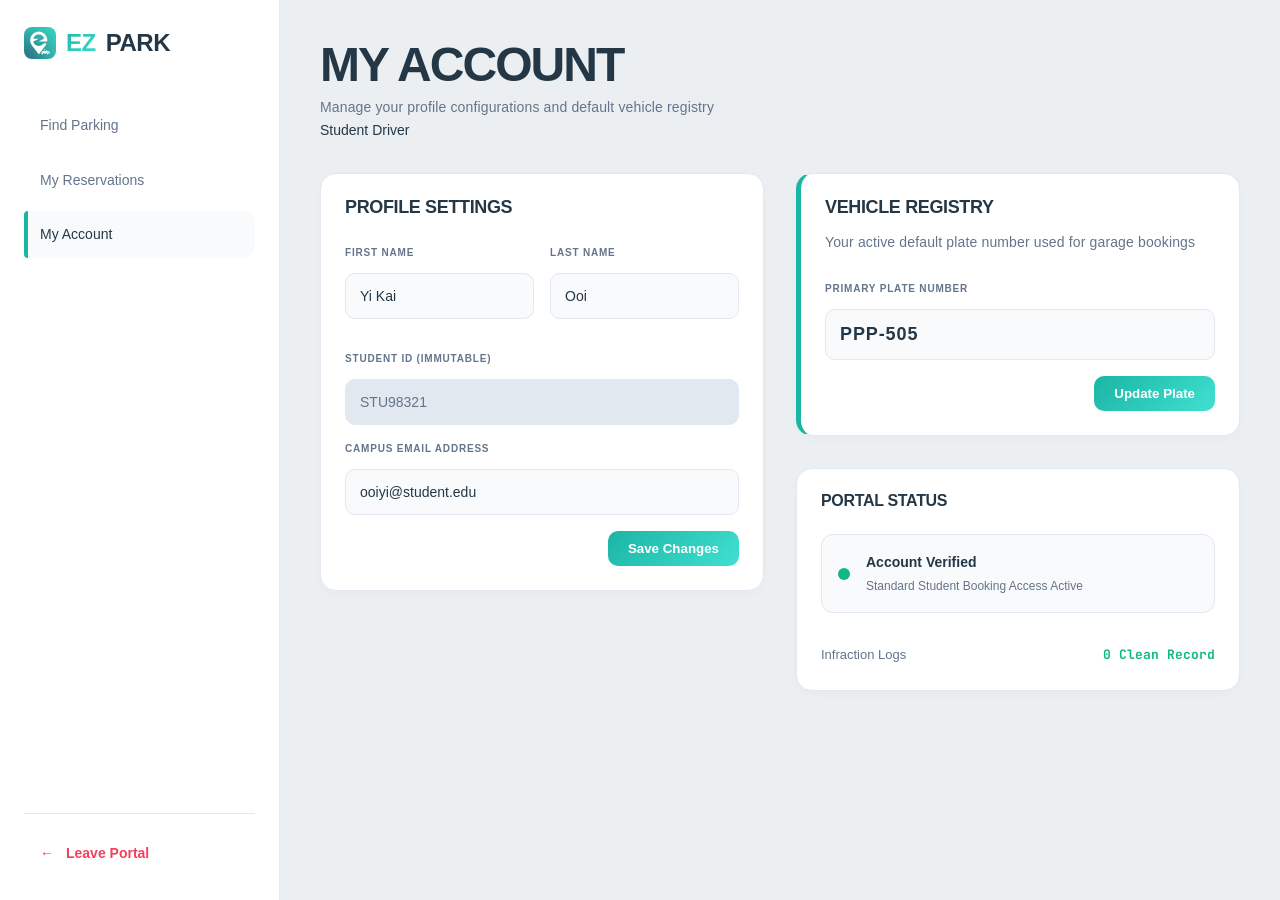
==== frontend/account.html @ ca2632d0 "add my account page" ====
<!DOCTYPE html>
<html lang="en">
<head>
    <meta charset="UTF-8">
    <meta name="viewport" content="width=device-width, initial-scale=1.0">
    <title>EZPARK | My Account</title>
    <link rel="stylesheet" href="style.css">
    <script src="components.js" defer></script>
    <style>
        /* Contextual layout overrides for the account setup profile cards */
        .account-grid {
            display: grid;
            grid-template-columns: repeat(auto-fit, minmax(300px, 1fr));
            gap: 32px;
            align-items: start;
        }
        .form-row {
            display: grid;
            grid-template-columns: 1fr 1fr;
            gap: 16px;
            margin-bottom: 16px;
        }
        .form-group {
            display: flex;
            flex-direction: column;
            gap: 6px;
            margin-bottom: 16px;
        }
        .form-group.full-width {
            grid-column: span 2;
        }
        .global-input {
            width: 100%;
            padding: 14px;
            border: 1px solid var(--border-color);
            border-radius: 10px;
            font-family: 'Satoshi', sans-serif;
            background-color: #F8FAFC;
            color: var(--brand-slate);
            font-size: 14px;
            font-weight: 500;
            outline: none;
        }
        .global-input:focus {
            border-color: var(--brand-teal-start);
            background-color: #FFFFFF;
        }
        .global-input[disabled] {
            background-color: #E2E8F0;
            color: var(--text-muted);
            cursor: not-allowed;
        }
        .profile-badge-zone {
            display: flex;
            align-items: center;
            gap: 16px;
            padding: 16px;
            background-color: #F8FAFC;
            border: 1px solid var(--border-color);
            border-radius: 12px;
            margin-bottom: 24px;
        }
    </style>
</head>

<body class="admin-body user-portal-body">

    <ezpark-mobile-header></ezpark-mobile-header>

    <ezpark-sidebar role="student" active="account"></ezpark-sidebar>

    <main class="responsive-main">
        <header class="hide-on-mobile">
            <div>
                <h1>My Account</h1>
                <p class="section-subtitle">Manage your profile configurations and default vehicle registry</p>
            </div>
            <div class="user-profile">
                <span>Student Driver</span>
                <div class="avatar"></div>
            </div>
        </header>

        <div class="account-grid">
            
            <section class="card">
                <h3 class="panel-title" style="font-size: 18px !important; margin-bottom: 20px;">Profile Settings</h3>
                
                <form id="profileForm" onsubmit="saveProfile(event)">
                    <div class="form-row">
                        <div class="form-group">
                            <label class="detail-label">First Name</label>
                            <input type="text" class="global-input" value="Yi Kai" required>
                        </div>
                        <div class="form-group">
                            <label class="detail-label">Last Name</label>
                            <input type="text" class="global-input" value="Ooi" required>
                        </div>
                    </div>

                    <div class="form-group">
                        <label class="detail-label">Student ID (Immutable)</label>
                        <input type="text" class="global-input" value="STU98321" disabled>
                    </div>

                    <div class="form-group">
                        <label class="detail-label">Campus Email Address</label>
                        <input type="email" class="global-input" value="ooiyi@student.edu" required>
                    </div>

                    <div style="display: flex; justify-content: flex-end; margin-top: 12px;">
                        <button type="submit" class="btn-primary">Save Changes</button>
                    </div>
                </form>
            </section>

            <div style="display: flex; flex-direction: column; gap: 32px;">
                
                <section class="card" style="border-left: 5px solid var(--brand-teal-start);">
                    <h3 class="panel-title" style="font-size: 18px !important; margin-bottom: 6px;">Vehicle Registry</h3>
                    <p class="section-subtitle" style="margin-bottom: 20px;">Your active default plate number used for garage bookings</p>
                    
                    <form id="vehicleForm" onsubmit="saveVehicle(event)">
                        <div class="form-group">
                            <label class="detail-label">Primary Plate Number</label>
                            <input type="text" class="global-input mono-text" value="PPP-505" style="font-weight: 700; font-size: 18px; letter-spacing: 0.05em;" required>
                        </div>
                        <div style="display: flex; justify-content: flex-end;">
                            <button type="submit" class="btn-primary">Update Plate</button>
                        </div>
                    </form>
                </section>

                <section class="card">
                    <h3 class="panel-title" style="font-size: 16px !important; margin-bottom: 16px;">Portal Status</h3>
                    
                    <div class="profile-badge-zone">
                        <div class="status-indicator-dot pulsing" style="width: 12px; height: 12px;"></div>
                        <div>
                            <strong style="display: block; font-size: 14px; color: var(--brand-slate);">Account Verified</strong>
                            <span style="font-size: 12px; color: var(--text-muted);">Standard Student Booking Access Active</span>
                        </div>
                    </div>
                    
                    <div style="display: flex; justify-content: space-between; align-items: center; font-size: 13px;">
                        <span style="color: var(--text-muted); font-weight: 500;">Infraction Logs</span>
                        <strong class="mono-text" style="color: var(--state-available);">0 Clean Record</strong>
                    </div>
                </section>

            </div>

        </div>
    </main>

    <script>
        function saveProfile(e) {
            e.preventDefault();
            alert("Profile metadata changes successfully saved locally!");
        }

        function saveVehicle(e) {
            e.preventDefault();
            alert("Default registration plate number updated for all future bookings!");
        }
    </script>
</body>
</html>
---- frontend/style.css ----
/* ==========================================================================
   1. GLOBAL DESIGN TOKENS & FONTS
   ========================================================================== */
@import url('https://fonts.googleapis.com/css2?family=JetBrains+Mono:wght@500;700&display=swap');
@import url('https://api.fontshare.com/v2/css?f[]=clash-display@600;700&f[]=satoshi@400;500;700&display=swap');

:root {
    /* Brand Color Palette */
    --brand-slate: #233746;
    --brand-teal-start: #1BB5A4;
    --brand-teal-end: #40E0D0;
    --bg-canvas: #EBEFF2; /* Soft structural gray keeps cards visually separated */
    --bg-card: #FFFFFF;
    --text-muted: #64748B;
    --border-color: #E2E8F0;
    
    /* Semantic System States */
    --state-available: #10B981;
    --state-occupied: #233746;
    --state-reserved: #1BB5A4;
    --state-alert: #F43F5E;
}

/* ==========================================================================
   2. GLOBAL ELEMENT RESETS (HIGH-CONTRAST EDITION)
   ========================================================================== */
* {
    box-sizing: border-box;
    margin: 0;
    padding: 0;
}

body {
    font-family: 'Satoshi', sans-serif;
    font-size: 14px;
    font-weight: 400; 
    line-height: 1.6;
    background-color: var(--bg-canvas);
    color: var(--brand-slate);
    -webkit-font-smoothing: antialiased;
}

/* MASTER HEADING CONTRAST ENGINE */
h1, h2, h3, h4, h5, h6, .panel-title {
    font-family: 'Clash Display', sans-serif;
    font-weight: 700;
    text-transform: uppercase;
    line-height: 1.05; 
    color: var(--brand-slate);
}

/* DRAMATIC TYPOGRAPHIC SCALE OVERRIDES */
h1 {
    font-size: 48px !important;         
    letter-spacing: -0.04em !important; 
    margin-bottom: 6px;
}

h2 {
    font-size: 38px !important;         
    letter-spacing: -0.03em !important;
}

h3, .panel-title {
    font-size: 26px !important;         
    letter-spacing: -0.02em !important;
}

.section-subtitle {
    font-size: 14px;
    color: var(--text-muted);
    font-weight: 400;                   
    letter-spacing: 0.01em;
    text-transform: none;               
}

/* ==========================================================================
   3. SHARED GLOBAL COMPONENTS & MAP STATES
   ========================================================================== */
.card {
    background-color: var(--bg-card);
    border: 1px solid var(--border-color);
    border-radius: 16px; 
    padding: 24px;
    display: flex;
    flex-direction: column;
    gap: 8px;
    box-shadow: 0 4px 12px rgba(35, 55, 70, 0.02);
}

.btn-primary {
    background: linear-gradient(135deg, var(--brand-teal-start), var(--brand-teal-end));
    color: white;
    border: none;
    padding: 10px 20px;
    border-radius: 10px;
    font-weight: 600;
    cursor: pointer;
    font-family: 'Inter', sans-serif;
    transition: all 0.1s ease;
}
.btn-primary:active { transform: scale(0.98); }
.btn-primary:hover { opacity: 0.95; }

.global-select {
    width: 100%;
    padding: 14px;
    border: 1px solid var(--border-color);
    border-radius: 10px;
    font-family: 'Inter', sans-serif;
    background-color: #F8FAFC;
    color: var(--brand-slate);
    font-size: 14px;
    font-weight: 500;
    outline: none;
    cursor: pointer;
}

.mono-text { font-family: 'JetBrains Mono', monospace; }
.text-teal { color: var(--brand-teal-start); }
.text-available { color: var(--state-available); }
.text-alert { color: var(--state-alert); }

/* --- BRAND LOGO ASSETS --- */
.logo-fallback {
    font-family: 'Montserrat', sans-serif;
    font-weight: 900;
    font-size: 24px;
    letter-spacing: -0.02em;
    text-transform: uppercase;
    display: flex;
    align-items: center;
    gap: 10px;
}

.logo-icon-placeholder {
    width: 32px;
    height: 32px;
    background: linear-gradient(135deg, var(--brand-teal-start), var(--brand-teal-end));
    border-radius: 8px;
    flex-shrink: 0;
    display: flex;
    align-items: center;
    justify-content: center;
    overflow: hidden;
}

.logo-icon-placeholder img {
    width: 100%;
    height: 100%;
    object-fit: cover;
}

.logo-fallback .ez { 
    background: linear-gradient(135deg, var(--brand-teal-start), var(--brand-teal-end)); 
    -webkit-background-clip: text; 
    -webkit-text-fill-color: transparent; 
}
.logo-fallback .park { color: var(--brand-slate); }

/* --- ROLLING TIMELINE CALENDAR ENGINE --- */
.date-selection-zone {
    margin-bottom: 24px;
    display: flex;
    flex-direction: column;
    gap: 8px;
}

.date-carousel {
    display: flex;
    align-items: center;
    gap: 12px;
    background-color: #F8FAFC;
    padding: 12px;
    border-radius: 14px;
    border: 1px solid var(--border-color);
}

.date-cards-wrapper {
    display: flex;
    gap: 12px;
    flex: 1;
    overflow-x: auto;
    scroll-behavior: smooth;
    padding-bottom: 4px;
}
.date-cards-wrapper::-webkit-scrollbar { display: none; }
.date-cards-wrapper { -ms-overflow-style: none; scrollbar-width: none; }

.date-card {
    background-color: var(--bg-card) !important;
    border: 1px solid var(--border-color) !important;
    border-radius: 12px !important;
    padding: 10px 16px;
    display: flex;
    flex-direction: column;
    align-items: center;
    justify-content: center;
    cursor: pointer;
    min-width: 85px;
    flex-shrink: 0;
    transition: all 0.2s cubic-bezier(0.4, 0, 0.2, 1) !important;
}

.date-card .date-num {
    font-size: 14px !important;
    font-weight: 700 !important;
    color: var(--brand-slate) !important;
}

.date-card .date-day {
    font-size: 10px !important;
    font-weight: 700 !important;
    color: var(--text-muted) !important;
    margin-top: 2px;
}

.date-card:hover {
    border-color: var(--brand-teal-start) !important;
    background-color: rgba(27, 181, 164, 0.02) !important;
}

/* Premium Selected Active Card Accent Overrides */
.date-card.active {
    background-color: var(--brand-slate) !important; 
    border-color: var(--brand-slate) !important;
    box-shadow: 0 10px 20px -4px rgba(35, 55, 70, 0.16) !important;
    transform: translateY(-2px); 
}

.date-card.active .date-num { color: #FFFFFF !important; }
.date-card.active .date-day { color: var(--brand-teal-start) !important; font-weight: 700 !important; }

.carousel-arrow {
    background: none;
    border: none;
    font-size: 24px;
    color: var(--text-muted);
    cursor: pointer;
    padding: 0 4px;
    font-weight: 300;
    user-select: none;
}
.carousel-arrow:hover { color: var(--brand-slate); }

/* --- REALISTIC PARKING GARAGE MAP CELLS --- */
.map-scroll-viewport {
    width: 100%;
    overflow-x: auto;
    padding: 4px;
}

.parking-garage-structure {
    display: grid;
    grid-template-columns: repeat(5, 1fr); 
    gap: 16px;
    min-width: 540px; 
    margin-top: 12px;
}

.driving-lane-landmark {
    grid-column: span 5;
    background-color: #F8FAFC;
    border: 2px dashed #CBD5E1;
    border-radius: 8px;
    height: 45px;
    display: flex;
    align-items: center;
    justify-content: center;
    color: #94A3B8;
    font-size: 11px;
    font-weight: 700;
    font-family: 'Inter', sans-serif;
    letter-spacing: 0.05em;
    text-transform: uppercase;
    user-select: none;
}

.parking-spot {
    height: 75px;
    border: 2px dashed var(--border-color);
    border-radius: 8px;
    display: flex;
    align-items: center;
    justify-content: center;
    font-family: 'JetBrains Mono', monospace;
    font-size: 14px;
    font-weight: 700;
    cursor: pointer;
    transition: all 0.2s ease;
}

/* Mutually Exclusive State Visuals (Solving Free vs Mine Confusion) */
.parking-spot.available { 
    border: 2px dashed #B8EBD0; 
    background-color: #FFFFFF; 
    color: var(--state-available); 
}
.parking-spot.occupied { border-style: solid; border-color: var(--brand-slate); background-color: var(--brand-slate); color: #FFFFFF; }
.parking-spot.reserved { border-style: solid; border-color: var(--brand-teal-start); background-color: rgba(27, 181, 164, 0.1); color: var(--brand-teal-start); box-shadow: 0 0 0 2px var(--brand-teal-start); }

/* Target Selection High Contrast Engine */
.parking-spot.selected-target {
    background-color: var(--brand-teal-start) !important;
    color: #FFFFFF !important; 
    border-style: solid !important;
    border-color: var(--brand-teal-start) !important;
    transform: scale(1.04);
    box-shadow: 0 0 0 4px rgba(27, 181, 164, 0.35), 0 10px 20px rgba(27, 181, 164, 0.2) !important;
}

/* ==========================================================================
   4. LAYOUT SCHEMES & CORE WORKSPACES
   ========================================================================== */
.admin-body { 
    display: flex; 
    height: 100vh; 
    overflow: hidden; 
}

ezpark-sidebar { display: flex; flex-shrink: 0; }

aside { 
    width: 280px; 
    background-color: #FFFFFF; 
    border-right: 1px solid var(--border-color); 
    display: flex; 
    flex-direction: column; 
    padding: 24px; 
    height: 100%;
}
.brand-container { margin-bottom: 40px; }
.nav-links { list-style: none; display: flex; flex-direction: column; gap: 8px; }
.nav-links a { display: flex; align-items: center; gap: 12px; padding: 12px 16px; color: var(--text-muted); text-decoration: none; font-weight: 500; border-radius: 12px; }
.nav-item.active a { background-color: #F8FAFC; color: var(--brand-slate); border-left: 4px solid var(--brand-teal-start); border-radius: 4px 12px 12px 4px; padding-left: 12px; }
main { flex: 1; display: flex; flex-direction: column; overflow-y: auto; padding: 40px; gap: 32px; }
.sidebar-footer { margin-top: auto; padding-top: 16px; border-top: 1px solid var(--border-color); }
.nav-logout { display: flex; align-items: center; gap: 12px; padding: 12px 16px; color: var(--state-alert); text-decoration: none; font-weight: 600; border-radius: 12px; }
.nav-logout:hover { background-color: #FFF1F2; }

/* Desktop Workspace Splitting */
.user-workspace-grid {
    display: grid;
    grid-template-columns: 320px 1fr;
    gap: 32px;
    align-items: start;
}
.user-control-col { display: flex; flex-direction: column; gap: 24px; }
.user-map-col { min-width: 0; }

/* LEVEL SELECTOR PILLS */
.floor-switcher { display: flex; background-color: #F1F5F9; padding: 4px; border-radius: 12px; gap: 4px; }
.floor-btn { padding: 8px 16px; background: none; border: none; font-family: 'Inter', sans-serif; font-size: 13px; font-weight: 600; color: var(--text-muted); cursor: pointer; border-radius: 8px; transition: all 0.15s ease; }
.floor-btn.active { background-color: var(--bg-card); color: var(--brand-slate); box-shadow: 0 2px 4px rgba(0,0,0,0.05); }

.floor-panel { display: none !important; }
.floor-panel.active { display: grid !important; }

/* Driver Live Tracker Stats Display */
.driver-status-card { border-left: 5px solid var(--brand-teal-start); }
.status-header { display: flex; justify-content: space-between; align-items: center; margin-bottom: 12px; }
.status-indicator-dot { width: 10px; height: 10px; background-color: var(--state-available); border-radius: 50%; }
.status-indicator-dot.pulsing { animation: pulse-green 2s infinite; }

@keyframes pulse-green {
    0% { transform: scale(0.95); box-shadow: 0 0 0 0 rgba(16, 185, 129, 0.7); }
    70% { transform: scale(1); box-shadow: 0 0 0 6px rgba(16, 185, 129, 0); }
    100% { transform: scale(0.95); box-shadow: 0 0 0 0 rgba(16, 185, 129, 0); }
}

.active-reservation-block { display: grid; grid-template-columns: repeat(3, 1fr); gap: 12px; background-color: #F8FAFC; padding: 16px; border-radius: 12px; text-align: center; }

/* Inversion Contrast Subtitles */
.detail-label {
    font-size: 10px !important;
    font-weight: 700 !important;
    letter-spacing: 0.08em !important;
    color: var(--text-muted) !important;
    text-transform: uppercase !important;
    margin-bottom: 6px !important;
}
.detail-value { font-size: 24px !important; font-weight: 700 !important; }

.map-inner-header { display: flex; justify-content: space-between; align-items: center; border-bottom: 1px solid var(--border-color); padding-bottom: 16px; margin-bottom: 16px; flex-wrap: wrap; gap: 16px; }
.map-legend { display: flex; gap: 16px; font-size: 12px; color: var(--text-muted); font-weight: 500; }
.legend-item { display: flex; align-items: center; gap: 6px; }
.legend-item .dot { width: 8px; height: 8px; border-radius: 50%; display: inline-block; }
.legend-item .dot.available { background-color: var(--state-available); }
.legend-item .dot.occupied { background-color: var(--brand-slate); }
.legend-item .dot.reserved { background-color: var(--brand-teal-start); }

/* ==========================================================================
   5. RESPONSIVE FLUID MEDIA QUERIES (DESKTOP-SAFE LAYOUT LOCK)
   ========================================================================== */
.mobile-nav-header { display: none !important; }

@media (max-width: 1024px) { 
    .admin-body { flex-direction: column; overflow-y: auto; height: auto; }
    .user-portal-body { display: block; }
    .hide-on-mobile { display: none !important; }
    
    .mobile-nav-header {
        display: flex !important;
        justify-content: space-between;
        align-items: center;
        background-color: var(--bg-card);
        padding: 16px 24px;
        border-bottom: 1px solid var(--border-color);
        position: sticky;
        top: 0;
        z-index: 100;
    }

    .menu-toggle-btn {
        display: flex;
        flex-direction: column;
        justify-content: space-between;
        width: 24px;
        height: 16px;
        background: none;
        border: none;
        cursor: pointer;
        padding: 0;
        outline: none;
    }

    .menu-toggle-btn span {
        width: 100%;
        height: 2px;
        background-color: var(--brand-slate);
        border-radius: 2px;
        transition: transform 0.25s ease, opacity 0.25s ease;
    }

    /* Morphing Micro-Interaction: Converts the 3 lines into a clean 'X' on open */
    .menu-toggle-btn.active span:nth-child(1) {
        transform: translateY(7px) rotate(45deg);
    }
    
    .menu-toggle-btn.active span:nth-child(2) {
        opacity: 0;
    }
    
    .menu-toggle-btn.active span:nth-child(3) {
        transform: translateY(-7px) rotate(-45deg);
    }

    ezpark-sidebar { position: absolute; }
    .responsive-sidebar {
        position: fixed;
        top: 68px;
        left: -280px; 
        height: calc(100vh - 68px);
        z-index: 90;
        transition: left 0.25s cubic-bezier(0.4, 0, 0.2, 1);
        box-shadow: 10px 0 30px rgba(0,0,0,0.05);
    }
    .responsive-sidebar.open { left: 0; }

    .user-workspace-grid, .workspace-grid {
        grid-template-columns: 1fr;
        gap: 24px;
    }
    .responsive-main { padding: 24px !important; gap: 24px !important; width: 100%; }
    .map-inner-header { flex-direction: column; align-items: flex-start; }
    .floor-switcher { width: 100%; }
}

/* ==========================================================================
   6. LOGIN PAGE LOGO CUSTOM SCALING
   ========================================================================== */
.login-page .logo-fallback {
    font-size: 36px; 
    gap: 14px;       
}
.login-page .logo-icon-placeholder {
    width: 48px;         
    height: 48px;        
    border-radius: 12px; 
}

/* ==========================================================================
   7. CLEAN HIGH-CONTRAST SIDE DRAWER ENGINE
   ========================================================================== */
.booking-drawer-wrapper {
    position: fixed !important; /* Firm viewport tracking across all responsive widths */
    top: 0 !important;
    bottom: 0 !important;
    right: -380px !important; /* Concealed off-screen right by default */
    left: auto !important;
    width: 360px !important;
    height: 100vh !important;
    background-color: var(--bg-card) !important;
    border-left: 1px solid var(--border-color) !important;
    border-top: none !important;
    border-radius: 0 !important; 
    padding: 40px 28px !important;
    display: flex !important;
    flex-direction: column !important;
    gap: 24px !important;
    z-index: 2000 !important;
    transition: right 0.3s cubic-bezier(0.4, 0, 0.2, 1) !important;
    box-shadow: -10px 0 40px rgba(35, 55, 70, 0.08) !important;
}

.booking-drawer-wrapper.active { 
    right: 0 !important; 
}

/* Input Form Typography Cleanups */
.booking-drawer-wrapper .control-label {
    font-family: 'Satoshi', sans-serif !important;
    font-size: 11px !important;
    font-weight: 700 !important;
    text-transform: uppercase !important;
    letter-spacing: 0.05em !important;
    color: var(--text-muted) !important;
    margin-bottom: 2px !important;
}

.booking-drawer-wrapper .global-select,
.booking-drawer-wrapper input[type="time"] {
    padding: 12px 14px !important;
    font-size: 14px !important;
    font-weight: 500 !important;
    border-radius: 8px !important;
    border: 1px solid var(--border-color) !important;
    background-color: #F8FAFC !important;
}

.drawer-spot-display {
    font-family: 'Clash Display', sans-serif;
    font-size: 28px;
    font-weight: 700;
    color: var(--brand-teal-start);
    line-height: 1.1;
    margin-top: 2px;
}

.drawer-details-box {
    background-color: #F8FAFC !important;
    border: 1px solid var(--border-color) !important;
    border-radius: 8px !important;
    padding: 14px !important;
}

.drawer-row {
    display: flex;
    justify-content: space-between;
    align-items: center;
    font-size: 13px;
}

.drawer-row span { 
    color: var(--text-muted); 
    font-weight: 500; 
}

.drawer-row strong { 
    color: var(--brand-slate); 
    font-weight: 700; 
}

.booking-drawer-wrapper .full-width-btn {
    width: 100% !important;
    padding: 14px !important;
    font-size: 14px !important;
    border-radius: 8px !important;
    font-weight: 600 !important;
}
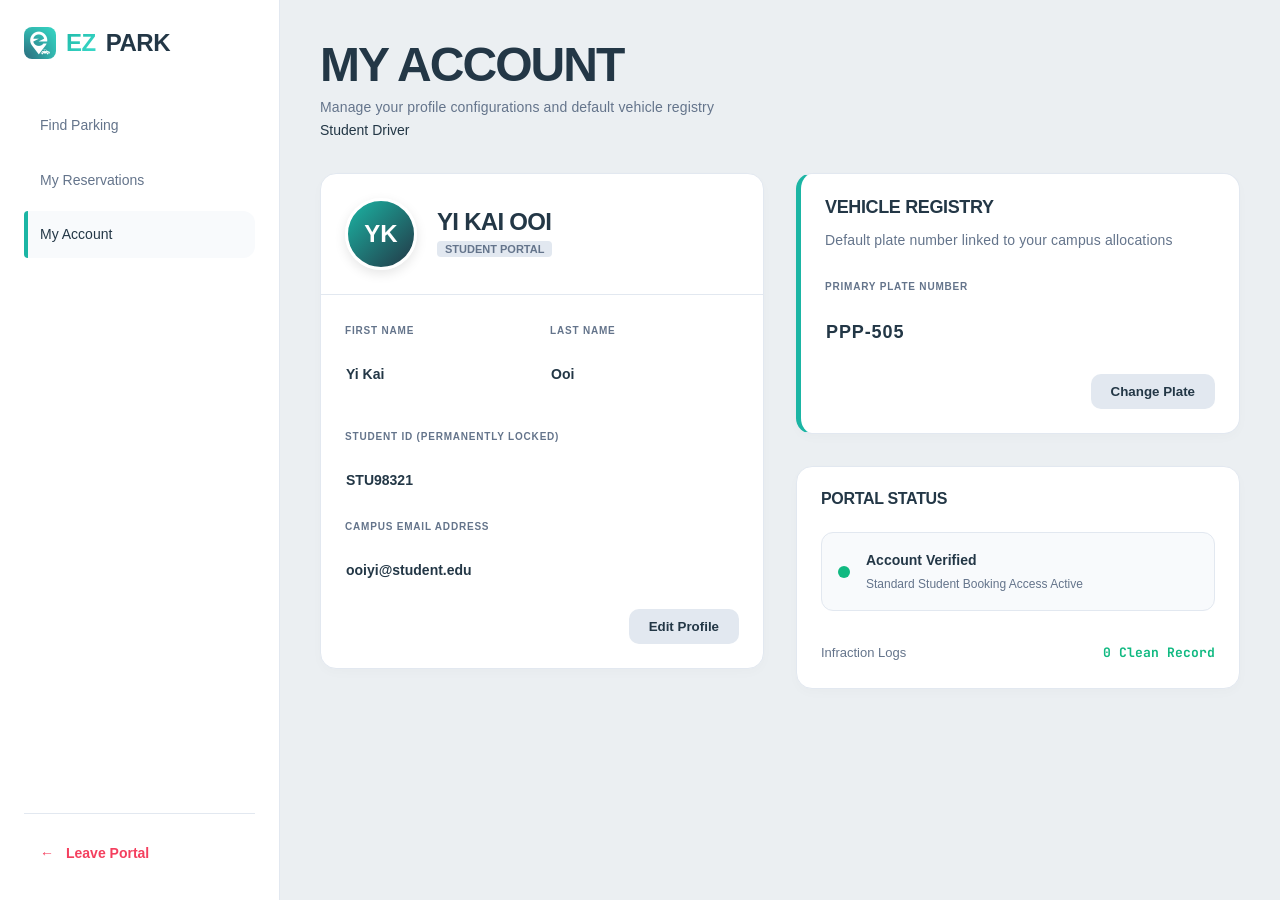
==== commit 061fdc90: "feat: implement read-only and edit state toggles on account page" ====
--- a/frontend/account.html
+++ b/frontend/account.html
@@ -26,9 +26,8 @@
             gap: 6px;
             margin-bottom: 16px;
         }
-        .form-group.full-width {
-            grid-column: span 2;
-        }
+        
+        /* Premium Form Controls with visual disabled/enabled states */
         .global-input {
             width: 100%;
             padding: 14px;
@@ -40,16 +39,52 @@
             font-size: 14px;
             font-weight: 500;
             outline: none;
-        }
-        .global-input:focus {
+            transition: all 0.2s ease;
+        }
+        
+        /* READ-ONLY STATE: Looks like clean text fields, not editable inputs */
+        .global-input:disabled {
+            background-color: transparent;
+            border-color: transparent;
+            padding-left: 0;
+            color: var(--brand-slate);
+            font-weight: 600;
+            cursor: default;
+            user-select: none;
+        }
+        
+        /* EDITING MODE ACTIVE: Inputs glow to show they can be typed in */
+        .global-input:not(:disabled):focus {
             border-color: var(--brand-teal-start);
             background-color: #FFFFFF;
-        }
-        .global-input[disabled] {
-            background-color: #E2E8F0;
-            color: var(--text-muted);
-            cursor: not-allowed;
-        }
+            box-shadow: 0 0 0 3px rgba(27, 181, 164, 0.1);
+        }
+
+        /* Profile Showcase Section */
+        .profile-hero-card {
+            display: flex;
+            align-items: center;
+            gap: 20px;
+            padding: 24px;
+            border-bottom: 1px solid var(--border-color);
+            margin-bottom: 20px;
+        }
+        .large-avatar {
+            width: 72px;
+            height: 72px;
+            border-radius: 50%;
+            background: linear-gradient(135deg, var(--brand-teal-start), var(--brand-slate));
+            display: flex;
+            align-items: center;
+            justify-content: center;
+            color: #FFFFFF;
+            font-family: 'Clash Display', sans-serif;
+            font-weight: 700;
+            font-size: 24px;
+            border: 3px solid #FFFFFF;
+            box-shadow: 0 4px 12px rgba(0,0,0,0.1);
+        }
+        
         .profile-badge-zone {
             display: flex;
             align-items: center;
@@ -60,6 +95,27 @@
             border-radius: 12px;
             margin-bottom: 24px;
         }
+        
+        .btn-secondary {
+            background-color: #E2E8F0;
+            color: var(--brand-slate);
+            border: none;
+            padding: 10px 20px;
+            border-radius: 10px;
+            font-weight: 600;
+            cursor: pointer;
+            transition: all 0.1s ease;
+        }
+        .btn-secondary:hover { background-color: #CBD5E1; }
+        
+        /* Smooth control transitions */
+        .action-button-group {
+            display: flex;
+            justify-content: flex-end;
+            gap: 12px;
+            margin-top: 12px;
+        }
+        .hidden-control { display: none !important; }
     </style>
 </head>
 
@@ -83,33 +139,43 @@
 
         <div class="account-grid">
             
-            <section class="card">
-                <h3 class="panel-title" style="font-size: 18px !important; margin-bottom: 20px;">Profile Settings</h3>
+            <section class="card" style="padding: 0; overflow: hidden;">
                 
-                <form id="profileForm" onsubmit="saveProfile(event)">
+                <div class="profile-hero-card">
+                    <div class="large-avatar">YK</div>
+                    <div>
+                        <h2 style="font-size: 24px !important; margin-bottom: 2px;">Yi Kai Ooi</h2>
+                        <span class="badge-status" style="background-color: #E2E8F0; padding: 2px 8px; border-radius: 4px; font-size: 11px; font-weight: 700; color: var(--text-muted);">STUDENT PORTAL</span>
+                    </div>
+                </div>
+                
+                <form id="profileForm" onsubmit="saveProfile(event)" style="padding: 0 24px 24px 24px;">
                     <div class="form-row">
                         <div class="form-group">
                             <label class="detail-label">First Name</label>
-                            <input type="text" class="global-input" value="Yi Kai" required>
+                            <input type="text" id="firstNameInput" class="global-input" value="Yi Kai" disabled required>
                         </div>
                         <div class="form-group">
                             <label class="detail-label">Last Name</label>
-                            <input type="text" class="global-input" value="Ooi" required>
+                            <input type="text" id="lastNameInput" class="global-input" value="Ooi" disabled required>
                         </div>
                     </div>
 
                     <div class="form-group">
-                        <label class="detail-label">Student ID (Immutable)</label>
-                        <input type="text" class="global-input" value="STU98321" disabled>
+                        <label class="detail-label">Student ID (Permanently Locked)</label>
+                        <input type="text" class="global-input" value="STU98321" style="background-color: transparent !important; border-color: transparent !important; padding-left: 0; font-weight: 600;" disabled>
                     </div>
 
                     <div class="form-group">
                         <label class="detail-label">Campus Email Address</label>
-                        <input type="email" class="global-input" value="ooiyi@student.edu" required>
-                    </div>
-
-                    <div style="display: flex; justify-content: flex-end; margin-top: 12px;">
-                        <button type="submit" class="btn-primary">Save Changes</button>
+                        <input type="email" id="emailInput" class="global-input" value="ooiyi@student.edu" disabled required>
+                    </div>
+
+                    <div class="action-button-group">
+                        <button type="button" id="editProfileBtn" class="btn-secondary">Edit Profile</button>
+                        
+                        <button type="button" id="cancelProfileBtn" class="btn-secondary hidden-control">Cancel</button>
+                        <button type="submit" id="saveProfileBtn" class="btn-primary hidden-control">Save Changes</button>
                     </div>
                 </form>
             </section>
@@ -117,16 +183,19 @@
             <div style="display: flex; flex-direction: column; gap: 32px;">
                 
                 <section class="card" style="border-left: 5px solid var(--brand-teal-start);">
-                    <h3 class="panel-title" style="font-size: 18px !important; margin-bottom: 6px;">Vehicle Registry</h3>
-                    <p class="section-subtitle" style="margin-bottom: 20px;">Your active default plate number used for garage bookings</p>
+                    <h3 class="panel-title" style="font-size: 18px !important; margin-bottom: 4px;">Vehicle Registry</h3>
+                    <p class="section-subtitle" style="margin-bottom: 20px;">Default plate number linked to your campus allocations</p>
                     
                     <form id="vehicleForm" onsubmit="saveVehicle(event)">
                         <div class="form-group">
                             <label class="detail-label">Primary Plate Number</label>
-                            <input type="text" class="global-input mono-text" value="PPP-505" style="font-weight: 700; font-size: 18px; letter-spacing: 0.05em;" required>
-                        </div>
-                        <div style="display: flex; justify-content: flex-end;">
-                            <button type="submit" class="btn-primary">Update Plate</button>
+                            <input type="text" id="plateInput" class="global-input mono-text" value="PPP-505" style="font-weight: 700; font-size: 18px; letter-spacing: 0.05em;" disabled required>
+                        </div>
+                        
+                        <div class="action-button-group">
+                            <button type="button" id="editVehicleBtn" class="btn-secondary">Change Plate</button>
+                            <button type="button" id="cancelVehicleBtn" class="btn-secondary hidden-control">Cancel</button>
+                            <button type="submit" id="saveVehicleBtn" class="btn-primary hidden-control">Update</button>
                         </div>
                     </form>
                 </section>
@@ -147,21 +216,93 @@
                         <strong class="mono-text" style="color: var(--state-available);">0 Clean Record</strong>
                     </div>
                 </section>
-
             </div>
 
         </div>
     </main>
 
     <script>
+        // --- PROFILE CONTROL ELEMENTS ---
+        const editProfileBtn = document.getElementById('editProfileBtn');
+        const cancelProfileBtn = document.getElementById('cancelProfileBtn');
+        const saveProfileBtn = document.getElementById('saveProfileBtn');
+        
+        const profileInputs = [
+            document.getElementById('firstNameInput'),
+            document.getElementById('lastNameInput'),
+            document.getElementById('emailInput')
+        ];
+
+        // Cache values to restore them if the user hits 'Cancel'
+        let cachedProfileValues = {};
+
+        editProfileBtn.addEventListener('click', () => {
+            // Store current values, then enable fields
+            profileInputs.forEach(input => {
+                cachedProfileValues[input.id] = input.value;
+                input.disabled = false;
+            });
+            // Swap out visible control triggers
+            editProfileBtn.classList.add('hidden-control');
+            cancelProfileBtn.classList.remove('hidden-control');
+            saveProfileBtn.classList.remove('hidden-control');
+            profileInputs[0].focus(); // Micro-interaction: focus first name field automatically
+        });
+
+        cancelProfileBtn.addEventListener('click', () => {
+            // Restore previous strings and lock down fields
+            profileInputs.forEach(input => {
+                input.value = cachedProfileValues[input.id];
+                input.disabled = true;
+            });
+            // Reset control buttons
+            editProfileBtn.classList.remove('hidden-control');
+            cancelProfileBtn.classList.add('hidden-control');
+            saveProfileBtn.classList.add('hidden-control');
+        });
+
         function saveProfile(e) {
             e.preventDefault();
-            alert("Profile metadata changes successfully saved locally!");
-        }
+            // Lock fields back up
+            profileInputs.forEach(input => input.disabled = true);
+            editProfileBtn.classList.remove('hidden-control');
+            cancelProfileBtn.classList.add('hidden-control');
+            saveProfileBtn.classList.add('hidden-control');
+            alert("Changes saved successfully!");
+        }
+
+        // --- VEHICLE REGISTRY CONTROL ELEMENTS ---
+        const editVehicleBtn = document.getElementById('editVehicleBtn');
+        const cancelVehicleBtn = document.getElementById('cancelVehicleBtn');
+        const saveVehicleBtn = document.getElementById('saveVehicleBtn');
+        const plateInput = document.getElementById('plateInput');
+        
+        let cachedPlateValue = "";
+
+        editVehicleBtn.addEventListener('click', () => {
+            cachedPlateValue = plateInput.value;
+            plateInput.disabled = false;
+            editVehicleBtn.classList.add('hidden-control');
+            cancelVehicleBtn.classList.remove('hidden-control');
+            saveVehicleBtn.classList.remove('hidden-control');
+            plateInput.focus();
+        });
+
+        cancelVehicleBtn.addEventListener('click', () => {
+            plateInput.value = cachedPlateValue;
+            plateInput.disabled = true;
+            editVehicleBtn.classList.remove('hidden-control');
+            cancelVehicleBtn.classList.add('hidden-control');
+            saveVehicleBtn.classList.add('hidden-control');
+        });
 
         function saveVehicle(e) {
             e.preventDefault();
-            alert("Default registration plate number updated for all future bookings!");
+            plateInput.disabled = true;
+            editVehicleBtn.classList.remove('hidden-control');
+            cancelVehicleBtn.classList.add('hidden-control');
+            saveVehicleBtn.classList.add('hidden-control');
+            alert(`Vehicle registration updated to: ${plateInput.value}`);
         }
     </script>
 </body>
